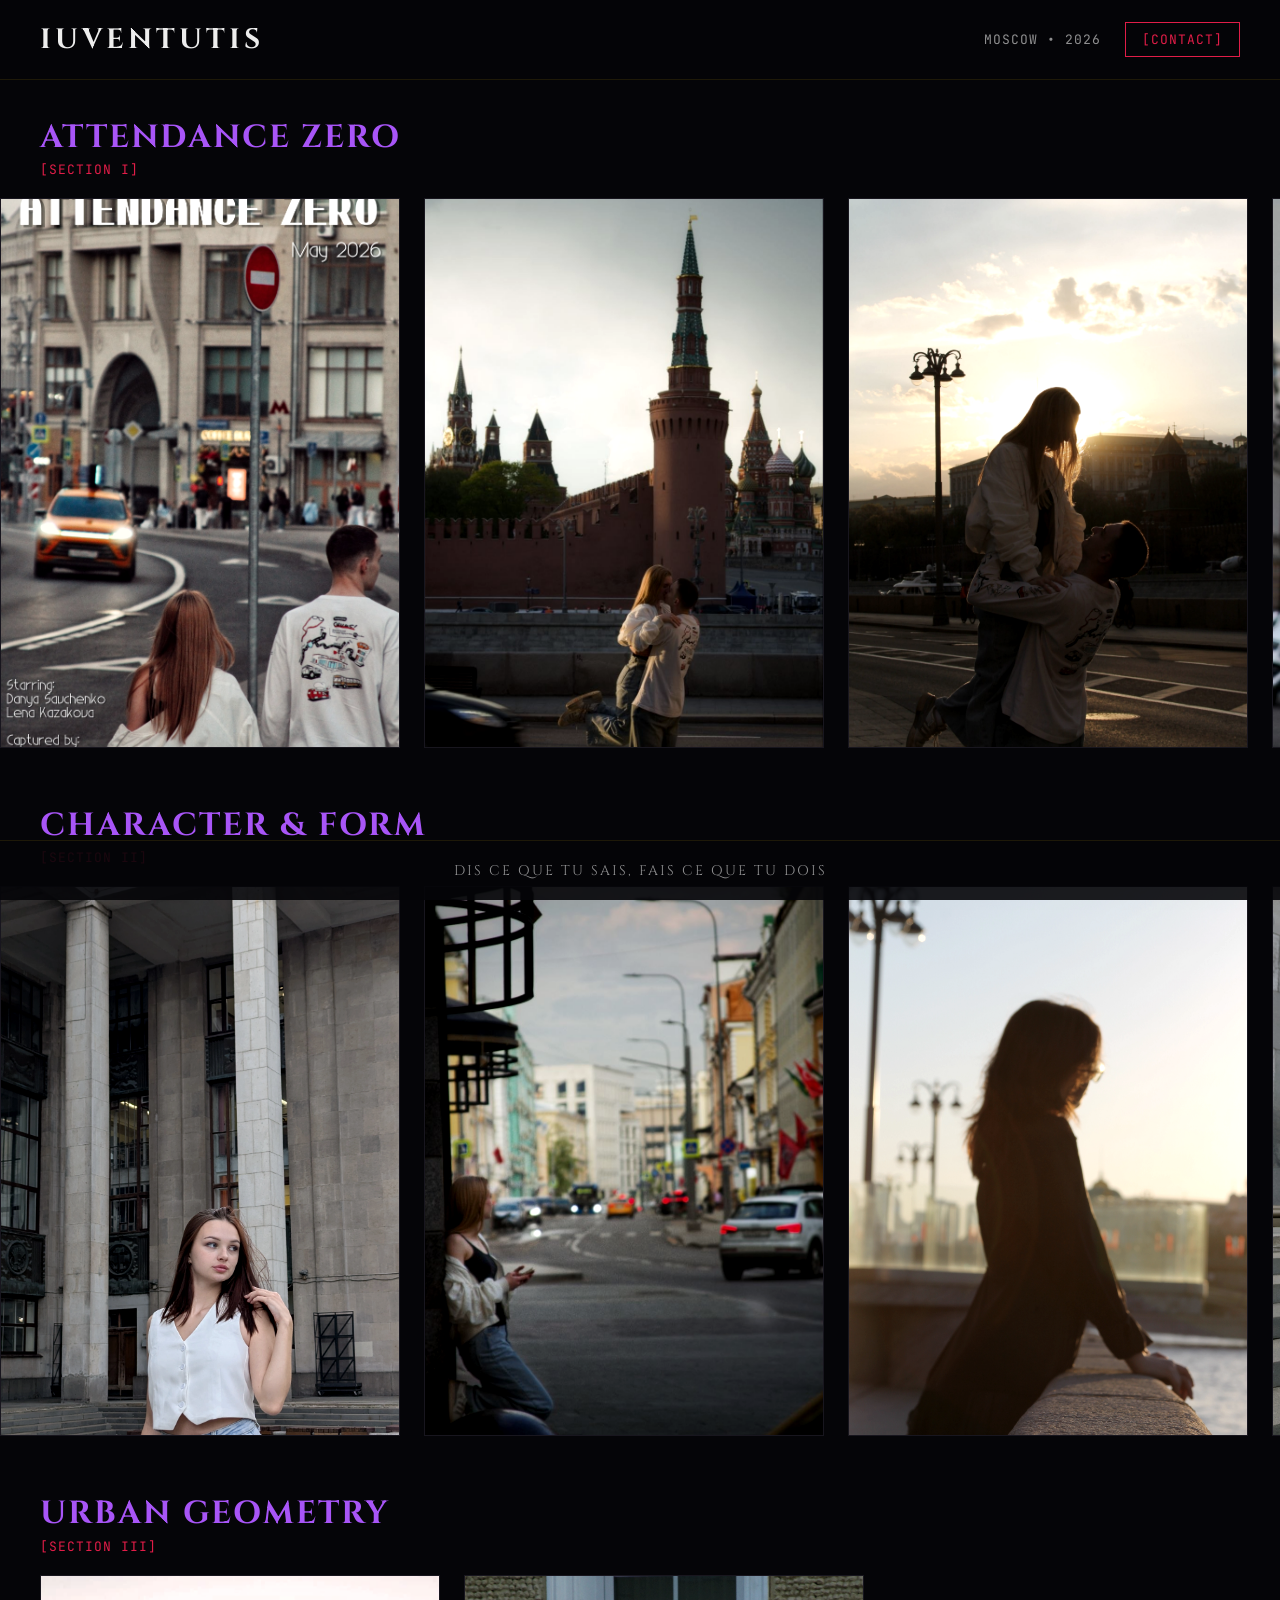
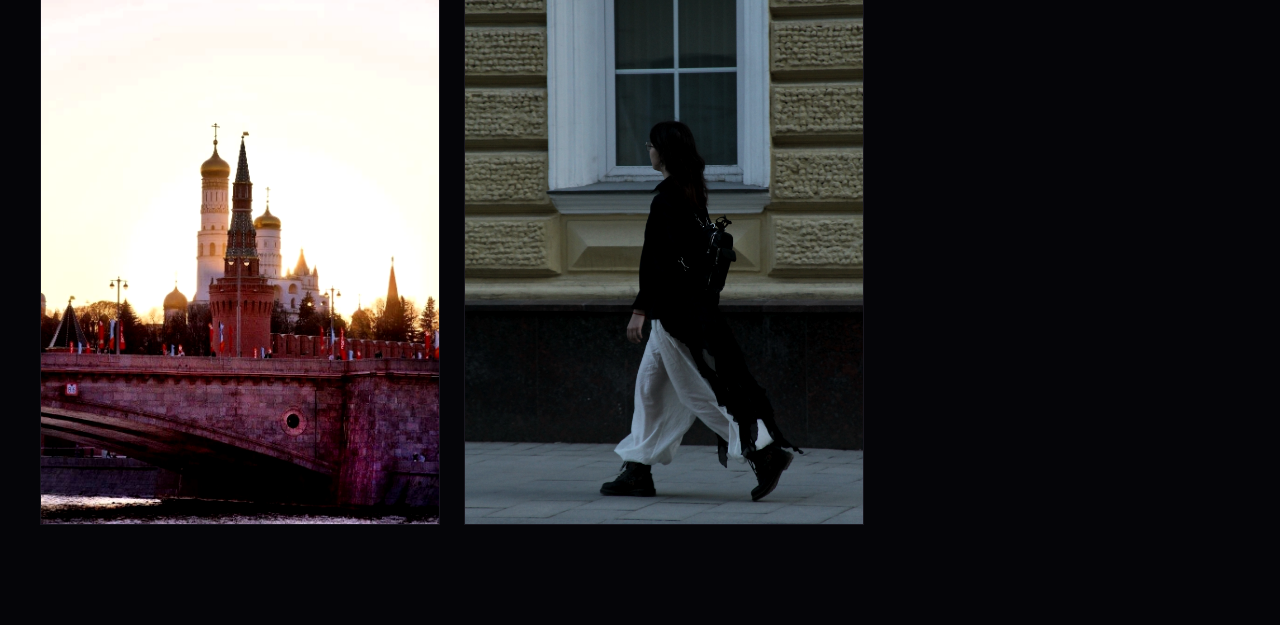
==== index.html @ c78ef322 "Update index.html" ====
<!DOCTYPE html>
<html lang="ru">
<head>
    <meta charset="UTF-8">
    <meta name="viewport" content="width=device-width, initial-scale=1.0, maximum-scale=1.0, user-scalable=no">
    <title>IUVENTUTIS Portfolio</title>
    
    <!-- Google Fonts -->
    <link rel="preconnect" href="https://fonts.googleapis.com">
    <link rel="preconnect" href="https://fonts.gstatic.com" crossorigin>
    <link href="https://fonts.googleapis.com/css2?family=Cinzel:wght@400;600;700&family=Inter:wght@300;400;600&family=JetBrains+Mono:wght@400;600&display=swap" rel="stylesheet">
    
    <style>
        :root {
            /* Color Palette */
            --bg-onyx: #050508;
            --card-violet: #0C0A12;
            --electric-purple: #A855F7;
            --cyber-gold: #E11D48;
            --text-white: #EDEDED;
            
            /* Typography */
            --font-brand: 'Cinzel', serif;
            --font-body: 'Inter', sans-serif;
            --font-meta: 'JetBrains Mono', monospace;
            
            /* Sizing */
            --header-height: 80px;
            --footer-height: 60px;
            --card-width: 400px;
            --card-height: 550px;
            --gap: 24px;
        }

        * {
            box-sizing: border-box;
            margin: 0;
            padding: 0;
        }

        body {
            background-color: var(--bg-onyx);
            color: var(--text-white);
            font-family: var(--font-body);
            overflow-x: hidden;
            -webkit-font-smoothing: antialiased;
        }

        /* Fixed Header */
        header {
            position: fixed;
            top: 0;
            left: 0;
            width: 100%;
            height: var(--header-height);
            display: flex;
            justify-content: space-between;
            align-items: center;
            padding: 0 40px;
            background: rgba(5, 5, 8, 0.85);
            backdrop-filter: blur(10px);
            z-index: 100;
            border-bottom: 1px solid rgba(250, 204, 21, 0.1);
        }

        .brand {
            font-family: var(--font-brand);
            font-size: 28px;
            font-weight: 700;
            letter-spacing: 4px;
            color: var(--text-white);
        }

        .header-meta {
            display: flex;
            align-items: center;
            gap: 24px;
            font-family: var(--font-meta);
            font-size: 13px;
        }

        .tag-location {
            color: rgba(237, 237, 237, 0.6);
            letter-spacing: 1px;
        }

        .btn-contact {
            background: transparent;
            color: var(--cyber-gold);
            border: 1px solid var(--cyber-gold);
            padding: 8px 16px;
            font-family: var(--font-meta);
            font-size: 13px;
            cursor: pointer;
            transition: all 0.3s ease;
            text-transform: uppercase;
            letter-spacing: 1px;
        }

        .btn-contact:hover {
            background: var(--cyber-gold);
            color: var(--bg-onyx);
        }

        /* Fixed Footer */
        footer {
            position: fixed;
            bottom: 0;
            left: 0;
            width: 100%;
            height: var(--footer-height);
            display: flex;
            justify-content: center;
            align-items: center;
            padding: 0 40px;
            background: rgba(5, 5, 8, 0.9);
            z-index: 100;
            border-top: 1px solid rgba(250, 204, 21, 0.1);
        }

        .motto {
            font-family: var(--font-brand);
            font-size: 14px;
            letter-spacing: 2px;
            color: rgba(237, 237, 237, 0.6);
            text-align: center;
        }

        /* Main Container */
        main {
            padding-top: calc(var(--header-height) + 40px);
            padding-bottom: calc(var(--footer-height) + 40px);
            display: flex;
            flex-direction: column;
            gap: 60px;
        }

        /* Section Block & Header Above Gallery */
        .section-row {
            width: 100%;
            display: flex;
            flex-direction: column;
            gap: 20px;
        }

        .section-header-block {
            padding: 0 40px;
            display: flex;
            flex-direction: column;
            gap: 6px;
        }

        .section-title {
            font-family: var(--font-brand);
            font-size: 32px;
            color: var(--electric-purple);
            letter-spacing: 2px;
            line-height: 1.1;
        }

        .section-tag {
            font-family: var(--font-meta);
            font-size: 13px;
            color: var(--cyber-gold);
            letter-spacing: 1px;
        }

        /* Horizontal Track */
        .horizontal-track {
            display: flex;
            gap: var(--gap);
            padding: 0 40px;
            overflow-x: auto;
            scroll-snap-type: x mandatory;
            scrollbar-width: none;
            -ms-overflow-style: none;
        }

        .horizontal-track::-webkit-scrollbar {
            display: none;
        }

        /* Photo Cards */
        .card {
            flex: 0 0 var(--card-width);
            height: var(--card-height);
            background-color: var(--card-violet);
            scroll-snap-align: start;
            border: 1px solid rgba(255, 255, 255, 0.05);
            transition: border-color 0.4s ease, transform 0.4s ease;
            position: relative;
            overflow: hidden;
            cursor: pointer;
        }

        .card:hover {
            border-color: var(--cyber-gold);
        }

        .photo-card img, 
        .photo-card video {
            width: 100%;
            height: 100%;
            object-fit: cover;
            transition: transform 0.7s ease, filter 0.5s ease;
            filter: grayscale(20%) contrast(1.1);
        }

        .photo-card:hover img,
        .photo-card:hover video {
            transform: scale(1.05);
            filter: grayscale(0%) contrast(1.2);
        }

        .photo-meta {
            position: absolute;
            bottom: 0;
            left: 0;
            width: 100%;
            padding: 20px;
            background: linear-gradient(transparent, rgba(5,5,8,0.9));
            font-family: var(--font-meta);
            font-size: 12px;
            color: var(--cyber-gold);
            opacity: 0;
            transform: translateY(10px);
            transition: all 0.3s ease;
            pointer-events: none;
        }

        .photo-card:hover .photo-meta {
            opacity: 1;
            transform: translateY(0);
        }

        /* Lightbox Modal */
        #lightbox {
            position: fixed;
            top: 0;
            left: 0;
            width: 100%;
            height: 100%;
            background: rgba(5, 5, 8, 0.98);
            z-index: 1000;
            display: flex;
            justify-content: center;
            align-items: center;
            opacity: 0;
            pointer-events: none;
            transition: opacity 0.4s ease;
        }

        #lightbox.active {
            opacity: 1;
            pointer-events: all;
        }

        #lightbox img,
        #lightbox video {
            max-width: 90vw;
            max-height: 90vh;
            object-fit: contain;
            border: 1px solid rgba(250, 204, 21, 0.3);
            box-shadow: 0 20px 50px rgba(0,0,0,0.5);
        }

        .close-btn {
            position: absolute;
            top: 30px;
            right: 40px;
            color: var(--text-white);
            font-family: var(--font-meta);
            font-size: 14px;
            cursor: pointer;
            border: 1px solid rgba(255, 255, 255, 0.2);
            padding: 10px 20px;
            transition: all 0.3s ease;
        }

        .close-btn:hover {
            border-color: var(--cyber-gold);
            color: var(--cyber-gold);
        }

        @media (max-width: 768px) {
            :root {
                --card-width: 300px;
                --card-height: 450px;
            }
            .brand { font-size: 20px; }
            .tag-location { display: none; }
            header, footer, .section-header-block, .horizontal-track { padding-left: 20px; padding-right: 20px; }
            .section-title { font-size: 24px; }
        }
    </style>
</head>
<body>

    <!-- Fixed Header -->
    <header>
        <div class="brand">IUVENTUTIS</div>
        <div class="header-meta">
            <span class="tag-location">MOSCOW • 2026</span>
            <button class="btn-contact" onclick="window.open('https://t.me/iuventutis', '_blank')">[CONTACT]</button>
        </div>
    </header>

    <!-- Main Content -->
    <main>
        
        <!-- SECTION I: ATTENDANCE ZERO -->
        <section class="section-row">
            <div class="section-header-block">
                <h2 class="section-title">ATTENDANCE ZERO</h2>
                <div class="section-tag">[SECTION I]</div>
            </div>
            
            <div class="horizontal-track">
                <div class="card photo-card">
                    <img src="photo-1-1.jpg" alt="Attendance Zero 01">
                    <div class="photo-meta">01 // PHOTO 1-1</div>
                </div>

                <div class="card photo-card">
                    <img src="photo-1-2.jpg" alt="Attendance Zero 02">
                    <div class="photo-meta">02 // PHOTO 1-2</div>
                </div>

                <div class="card photo-card">
                    <img src="photo-1-3.jpg" alt="Attendance Zero 03">
                    <div class="photo-meta">03 // PHOTO 1-3</div>
                </div>

                <div class="card photo-card">
                    <img src="photo-1-4.jpg" alt="Attendance Zero 04">
                    <div class="photo-meta">04 // PHOTO 1-4</div>
                </div>

                <div class="card photo-card">
                    <img src="photo-1-5.jpg" alt="Attendance Zero 05">
                    <div class="photo-meta">05 // PHOTO 1-5</div>
                </div>
            </div>
        </section>

        <!-- SECTION II: CHARACTER & FORM -->
        <section class="section-row">
            <div class="section-header-block">
                <h2 class="section-title">CHARACTER & FORM</h2>
                <div class="section-tag">[SECTION II]</div>
            </div>

            <div class="horizontal-track">
                <div class="card photo-card">
                    <img src="photo-2-1.webp" alt="Character & Form 01">
                    <div class="photo-meta">01 // PHOTO 2-1</div>
                </div>

                <div class="card photo-card">
                    <img src="photo-2-2.jpg" alt="Character & Form 02">
                    <div class="photo-meta">02 // PHOTO 2-2</div>
                </div>

                <div class="card photo-card">
                    <img src="photo-2-3.webp" alt="Character & Form 03">
                    <div class="photo-meta">03 // PHOTO 2-3</div>
                </div>

                <div class="card photo-card">
                    <img src="photo-2-4.webp" alt="Character & Form 04">
                    <div class="photo-meta">04 // PHOTO 2-4</div>
                </div>
            </div>
        </section>

        <!-- SECTION III: URBAN GEOMETRY -->
        <section class="section-row">
            <div class="section-header-block">
                <h2 class="section-title">URBAN GEOMETRY</h2>
                <div class="section-tag">[SECTION III]</div>
            </div>

            <div class="horizontal-track">
                <div class="card photo-card">
                    <img src="photo-3-1.jpg" alt="Urban Geometry 01">
                    <div class="photo-meta">01 // PHOTO 3-1</div>
                </div>

                <div class="card photo-card">
                    <img src="photo-3-2.webp" alt="Urban Geometry 02">
                    <div class="photo-meta">02 // PHOTO 3-2</div>
                </div>
            </div>
        </section>

    </main>

    <!-- Fixed Footer -->
    <footer>
        <div class="motto">DIS CE QUE TU SAIS, FAIS CE QUE TU DOIS</div>
    </footer>

    <!-- Fullscreen Modal Lightbox -->
    <div id="lightbox">
        <div class="close-btn">[CLOSE]</div>
        <div id="lightbox-content"></div>
    </div>

    <script>
        document.addEventListener('DOMContentLoaded', () => {
            const lightbox = document.getElementById('lightbox');
            const lightboxContent = document.getElementById('lightbox-content');
            const closeBtn = document.querySelector('.close-btn');
            const photoCards = document.querySelectorAll('.photo-card');

            photoCards.forEach(card => {
                card.addEventListener('click', () => {
                    const img = card.querySelector('img');
                    const video = card.querySelector('video');

                    lightboxContent.innerHTML = '';

                    if (img) {
                        const newImg = document.createElement('img');
                        newImg.src = img.src;
                        lightboxContent.appendChild(newImg);
                    } else if (video) {
                        const newVideo = document.createElement('video');
                        newVideo.src = video.src;
                        newVideo.autoplay = true;
                        newVideo.loop = true;
                        newVideo.controls = true;
                        lightboxContent.appendChild(newVideo);
                    }

                    lightbox.classList.add('active');
                    document.body.style.overflow = 'hidden';
                });
            });

            const closeLightbox = () => {
                lightbox.classList.remove('active');
                setTimeout(() => lightboxContent.innerHTML = '', 400);
                document.body.style.overflow = 'auto';
            };

            closeBtn.addEventListener('click', closeLightbox);
            
            lightbox.addEventListener('click', (e) => {
                if(e.target === lightbox) {
                    closeLightbox();
                }
            });

            document.addEventListener('keydown', (e) => {
                if (e.key === 'Escape' && lightbox.classList.contains('active')) {
                    closeLightbox();
                }
            });

            // Horizontal wheel scroll logic
            const tracks = document.querySelectorAll('.horizontal-track');
            tracks.forEach(track => {
                track.addEventListener('wheel', (e) => {
                    if (e.deltaY !== 0 && e.deltaX === 0) {
                        e.preventDefault();
                        track.scrollBy({
                            left: e.deltaY > 0 ? 450 : -450,
                            behavior: 'smooth'
                        });
                    }
                }, { passive: false });
            });
        });
    </script>
</body>
</html>
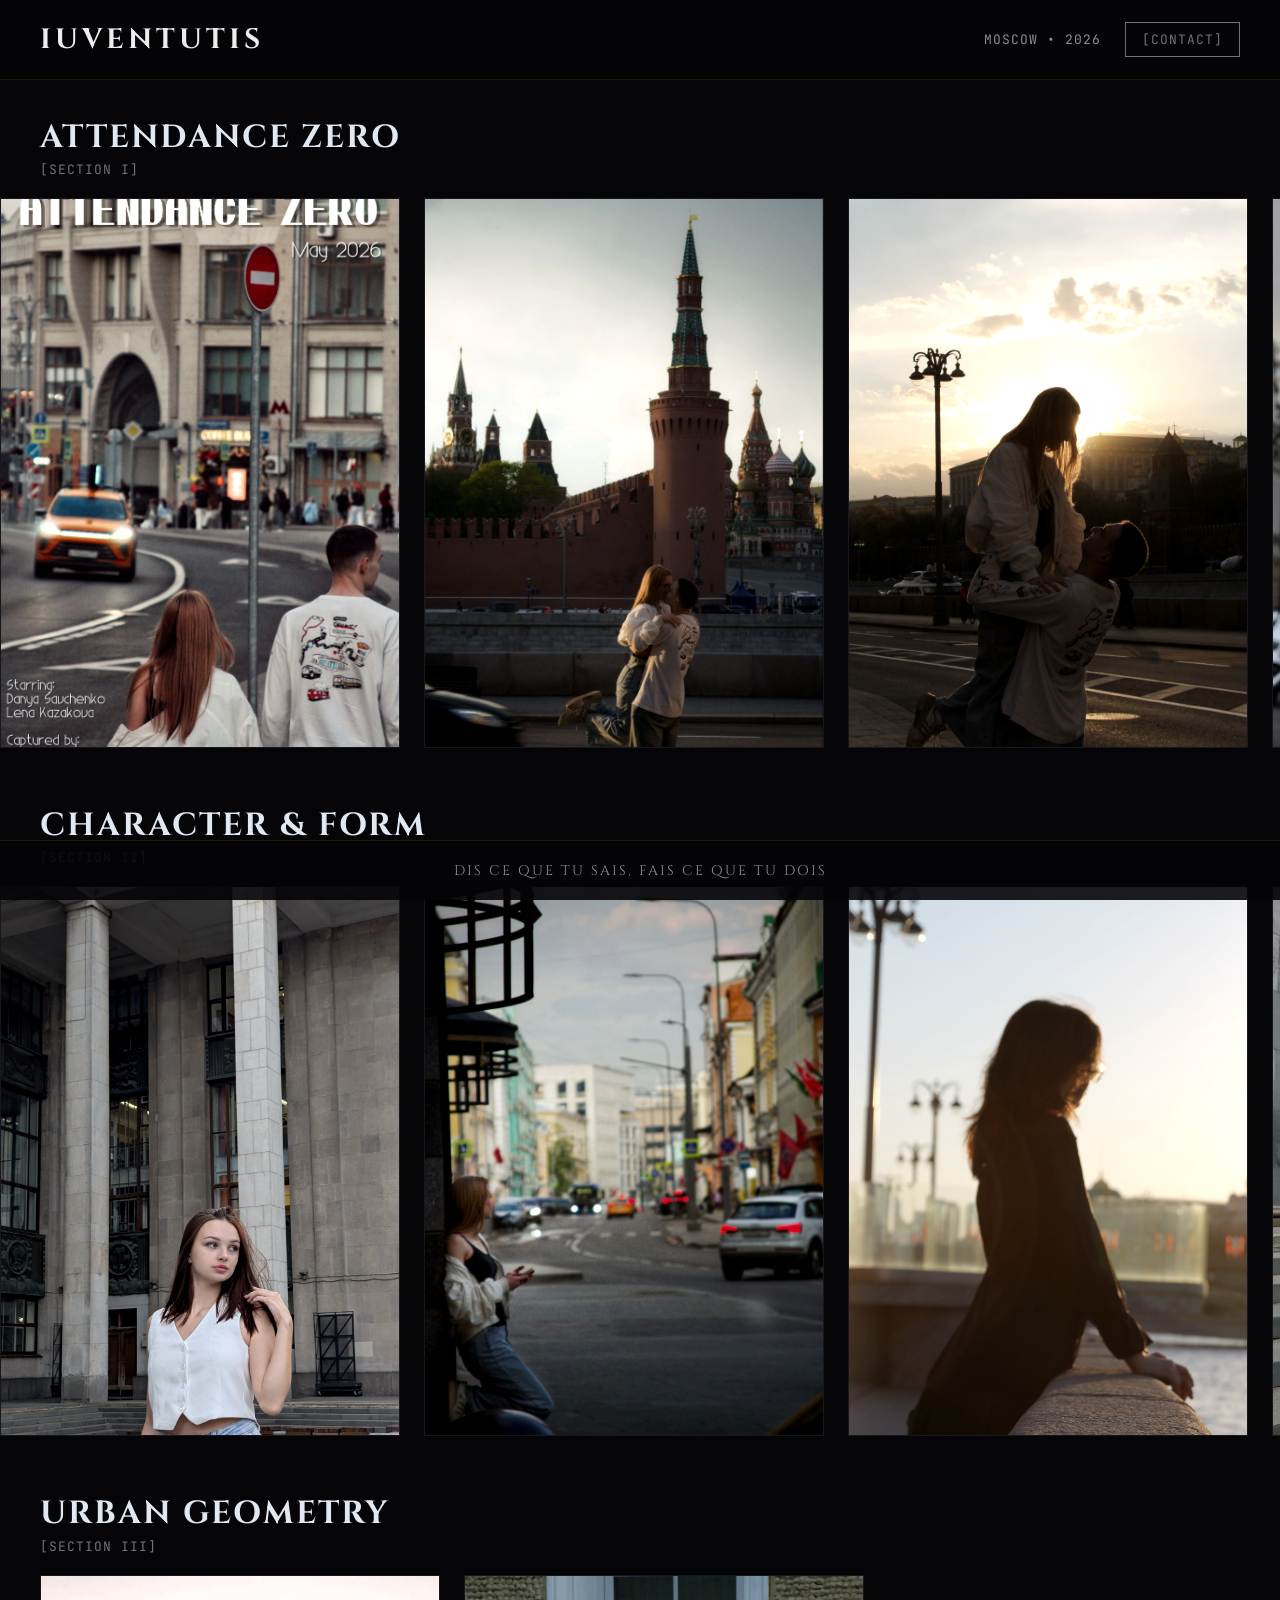
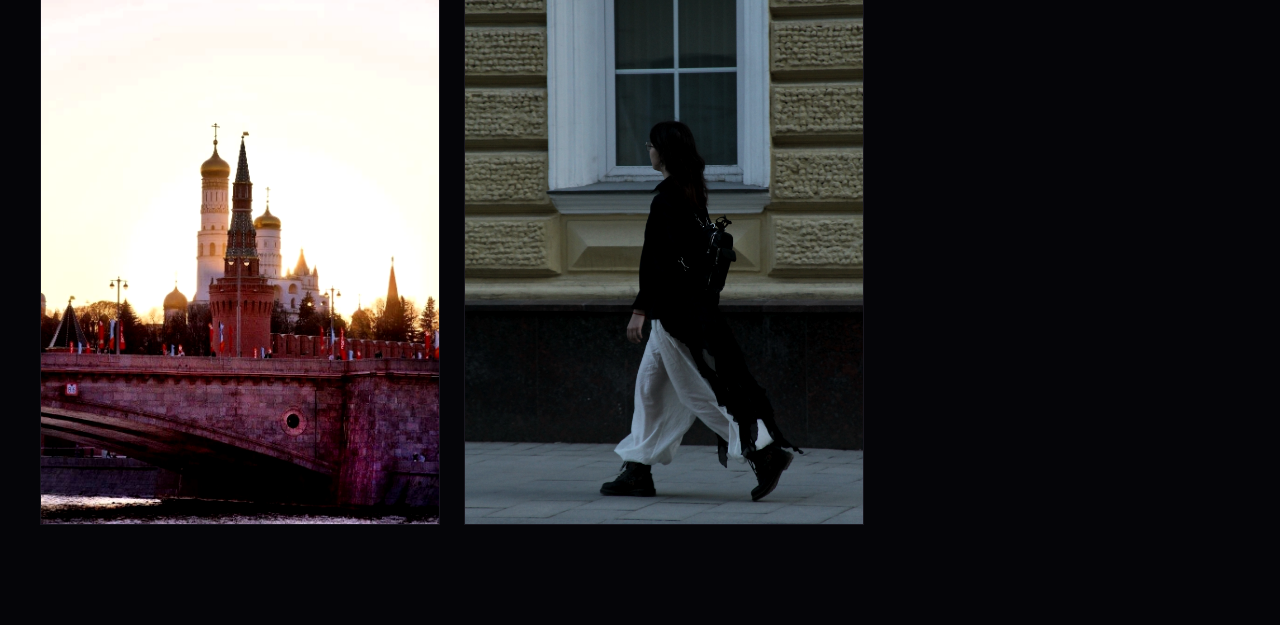
==== commit f5b79e1f: "Update index.html" ====
--- a/index.html
+++ b/index.html
@@ -15,8 +15,8 @@
             /* Color Palette */
             --bg-onyx: #050508;
             --card-violet: #0C0A12;
-            --electric-purple: #A855F7;
-            --cyber-gold: #E11D48;
+            --electric-purple: #E2E8F0;
+            --cyber-gold: #71717A;
             --text-white: #EDEDED;
             
             /* Typography */
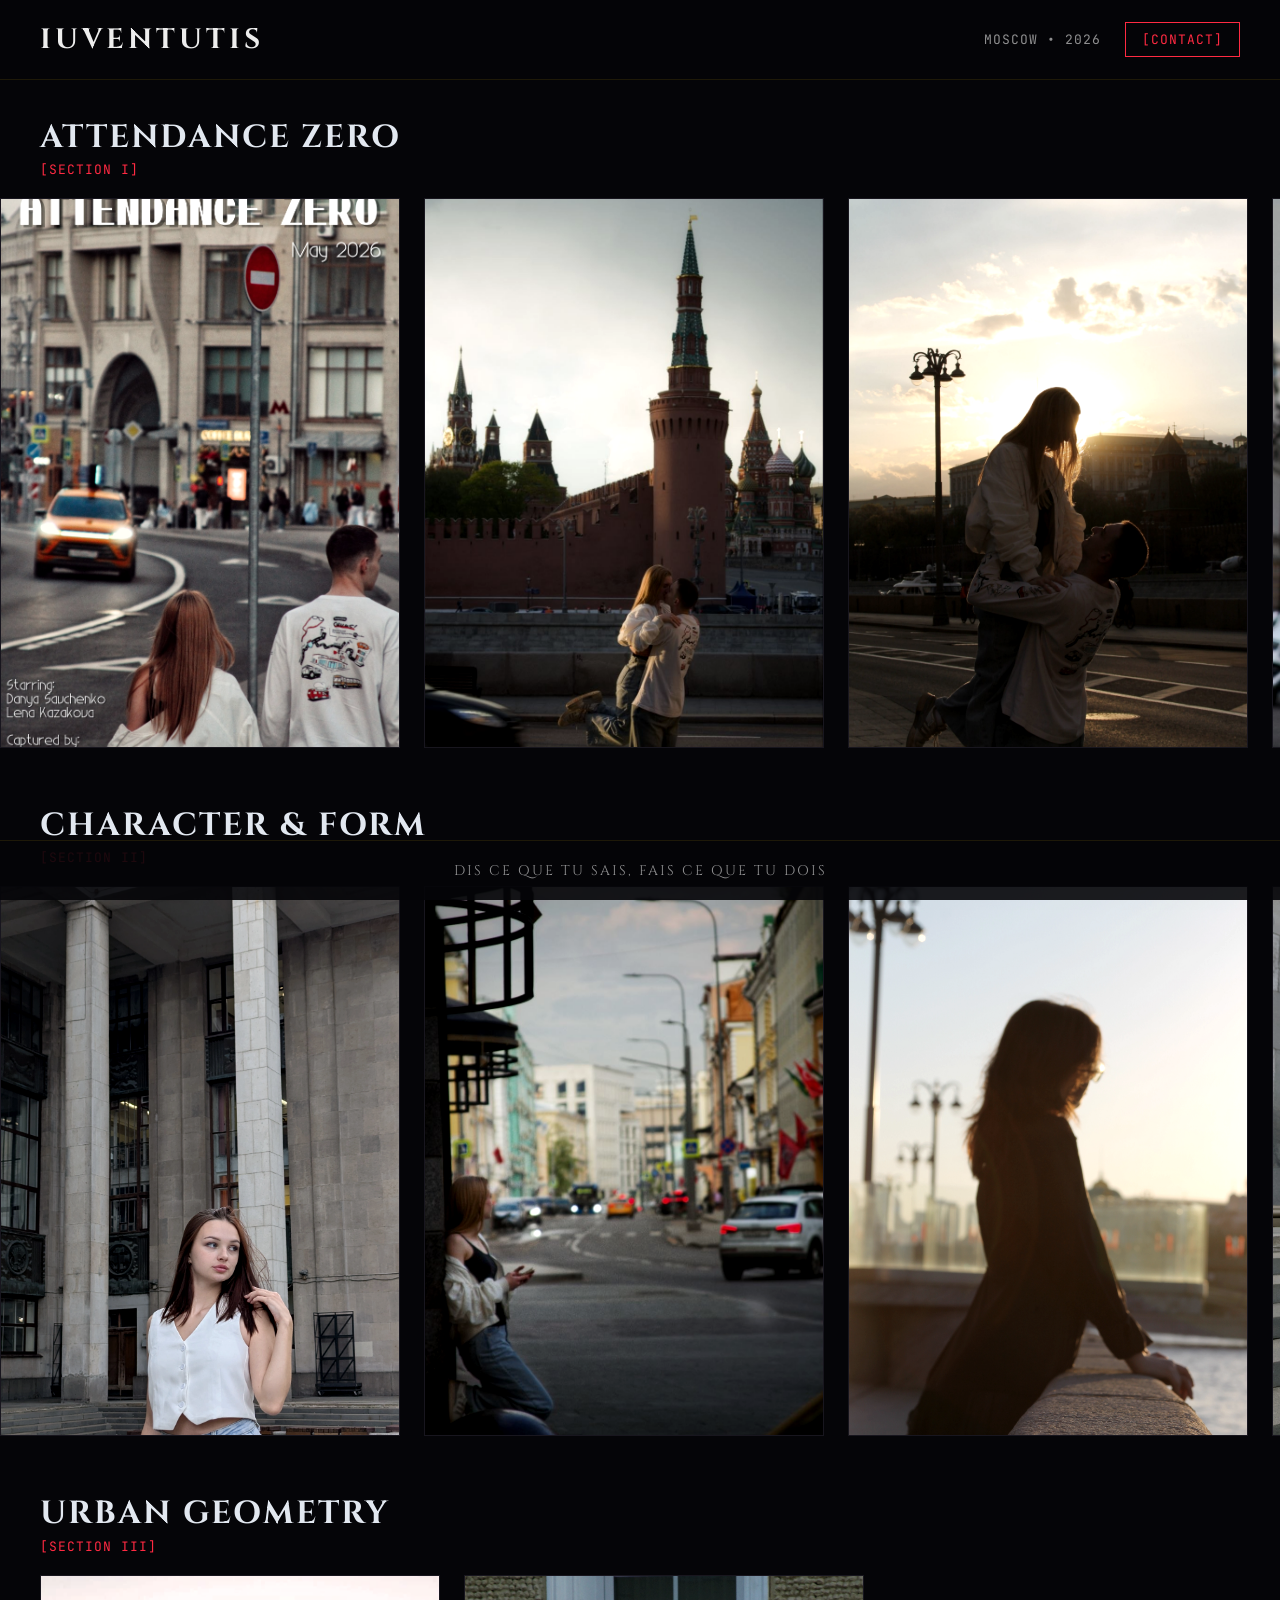
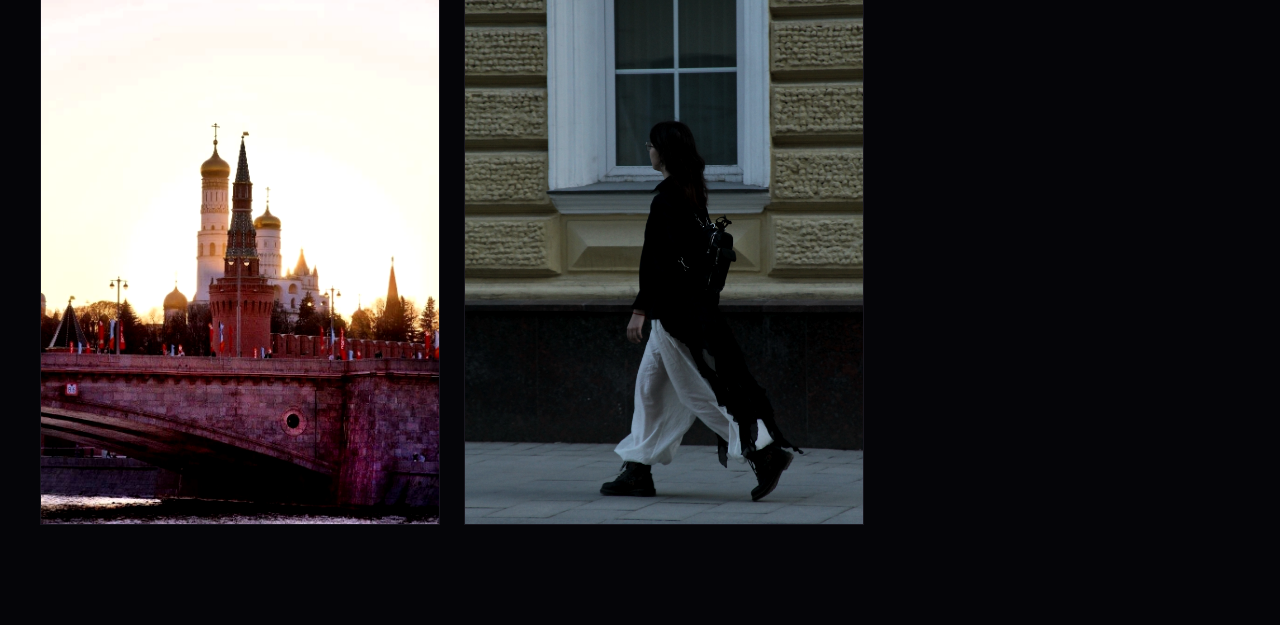
==== commit 5a66d3fe: "Update index.html" ====
--- a/index.html
+++ b/index.html
@@ -16,7 +16,7 @@
             --bg-onyx: #050508;
             --card-violet: #0C0A12;
             --electric-purple: #E2E8F0;
-            --cyber-gold: #71717A;
+            --cyber-gold: #FF2A42;
             --text-white: #EDEDED;
             
             /* Typography */
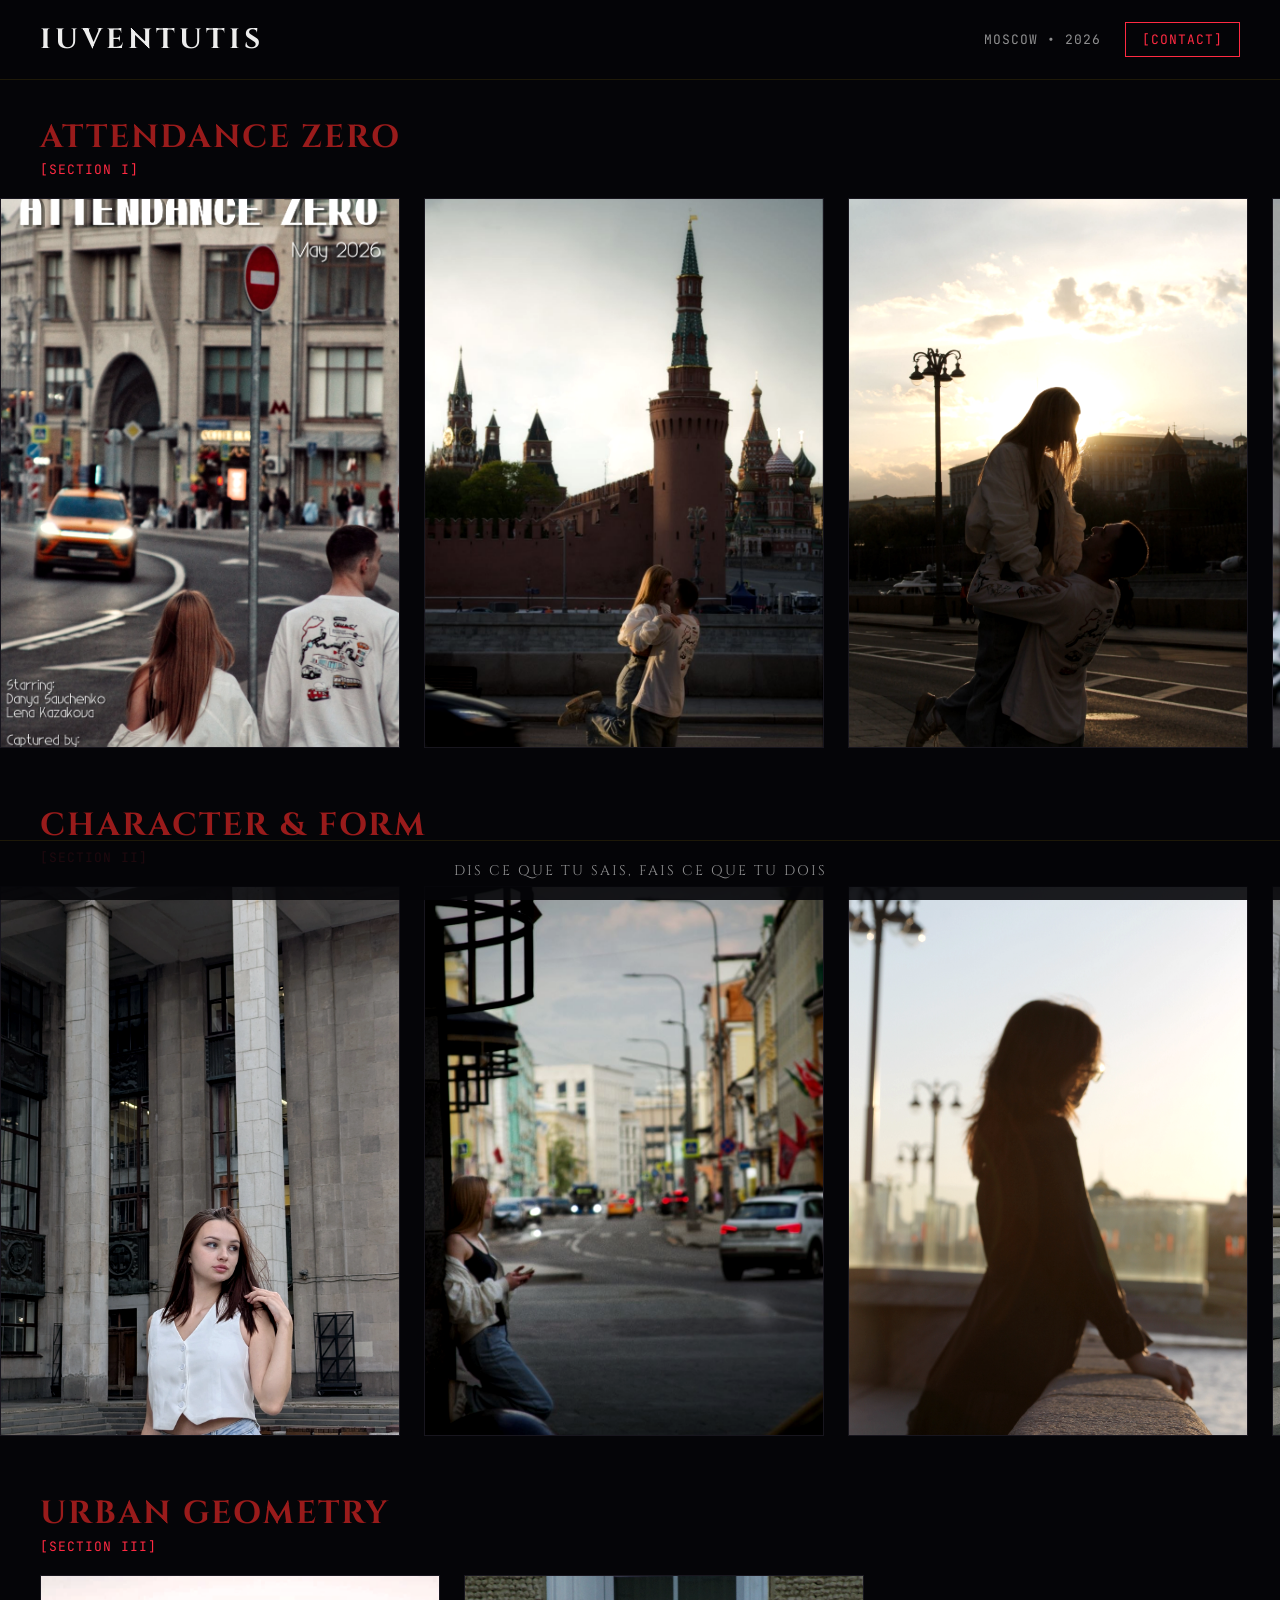
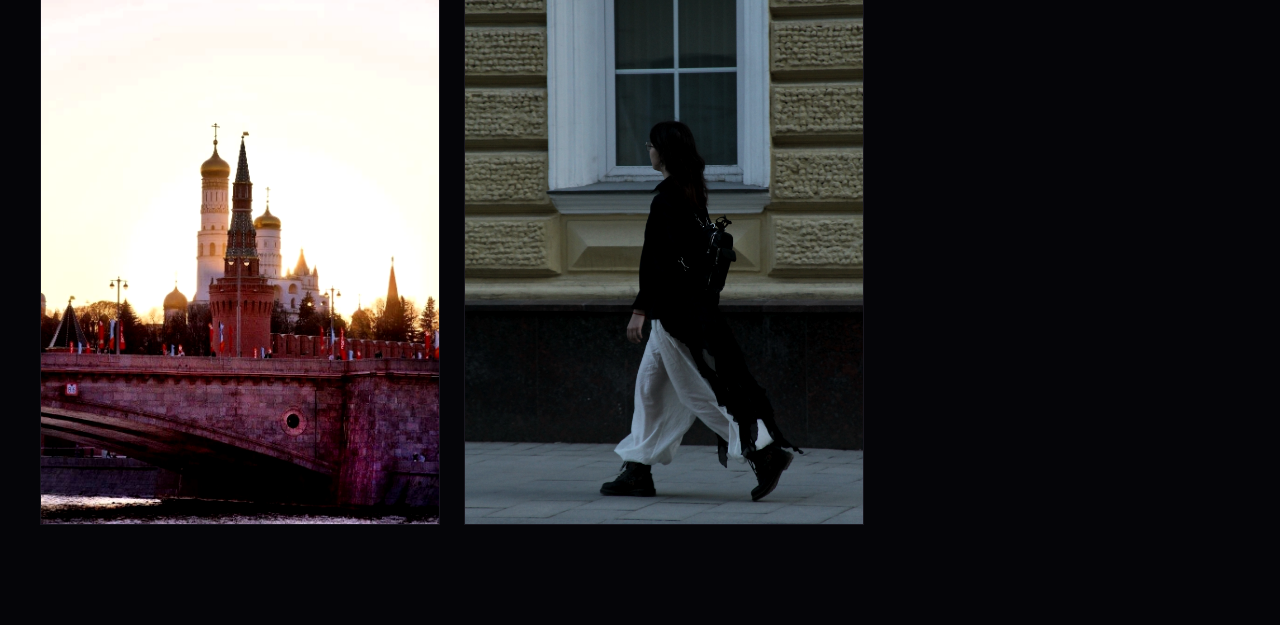
==== commit 4ab2a659: "Update index.html" ====
--- a/index.html
+++ b/index.html
@@ -15,7 +15,7 @@
             /* Color Palette */
             --bg-onyx: #050508;
             --card-violet: #0C0A12;
-            --electric-purple: #E2E8F0;
+            --electric-purple: #991B1B;
             --cyber-gold: #FF2A42;
             --text-white: #EDEDED;
             
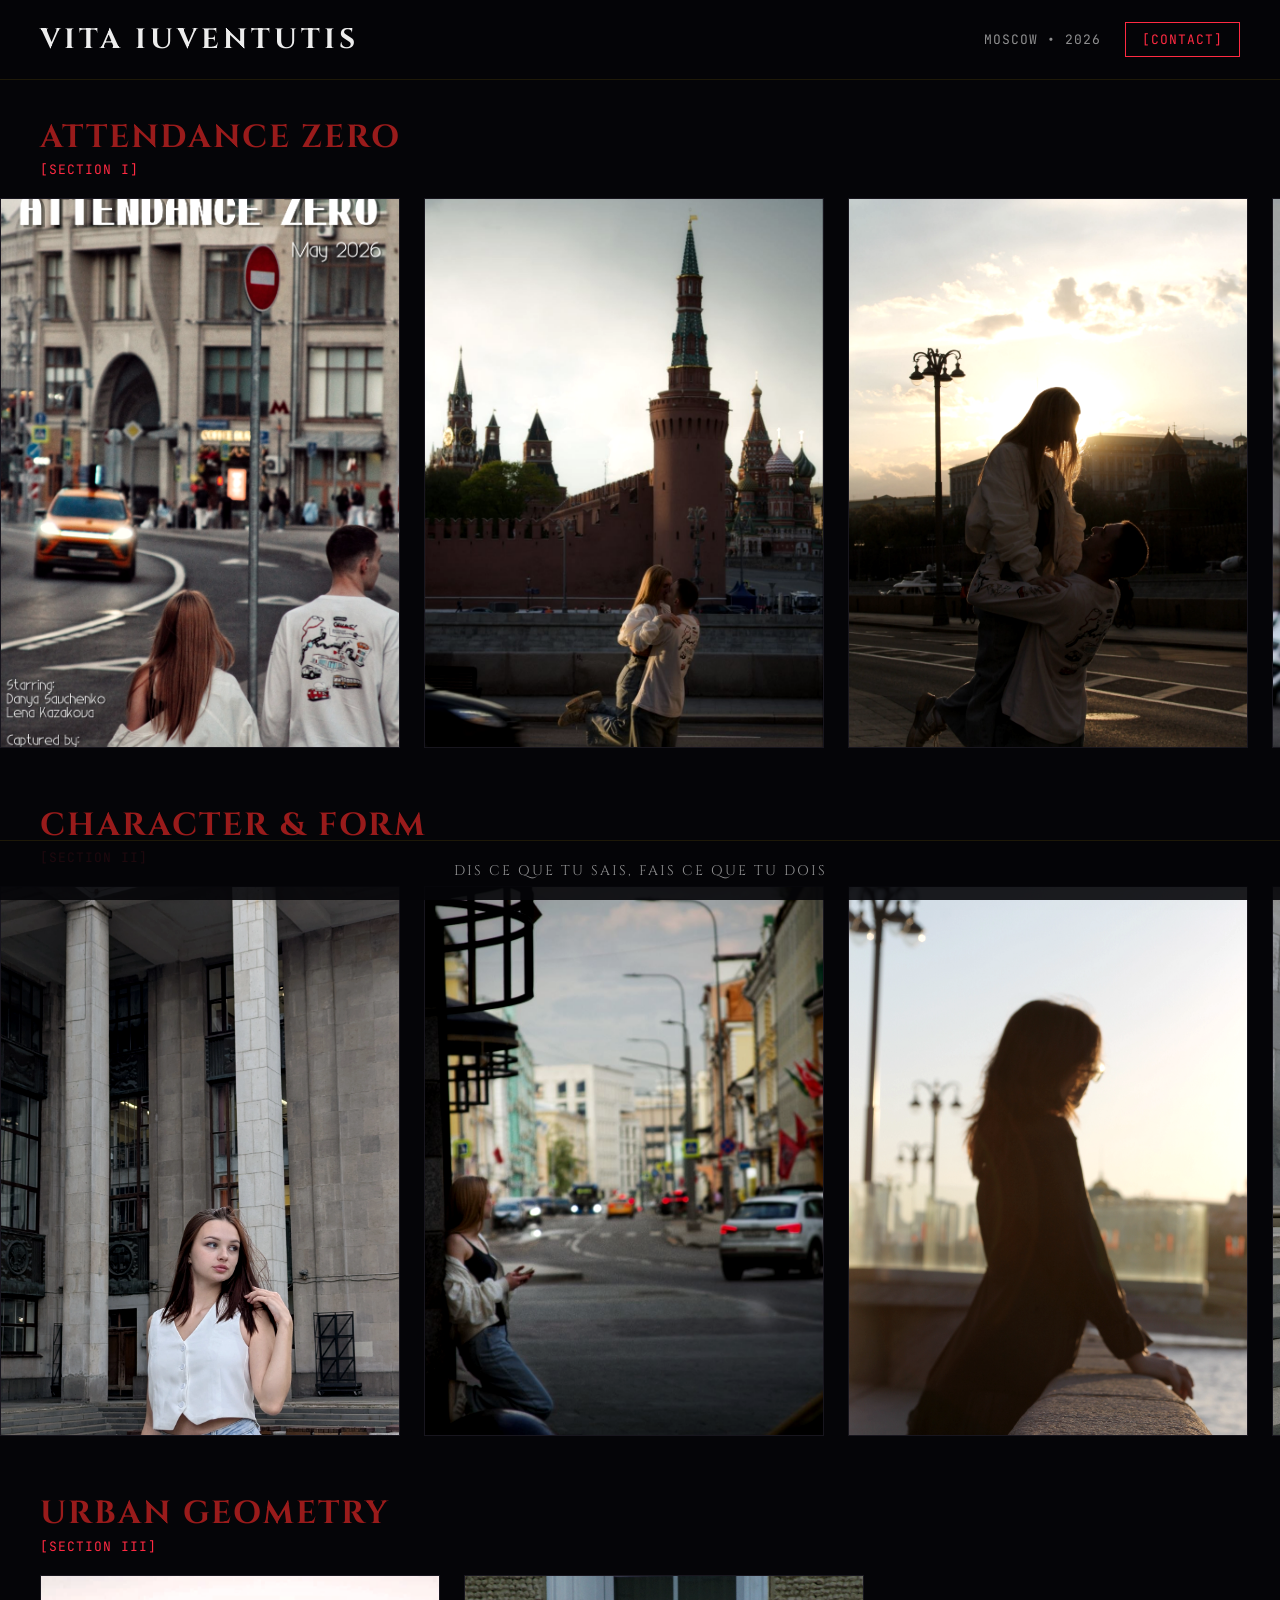
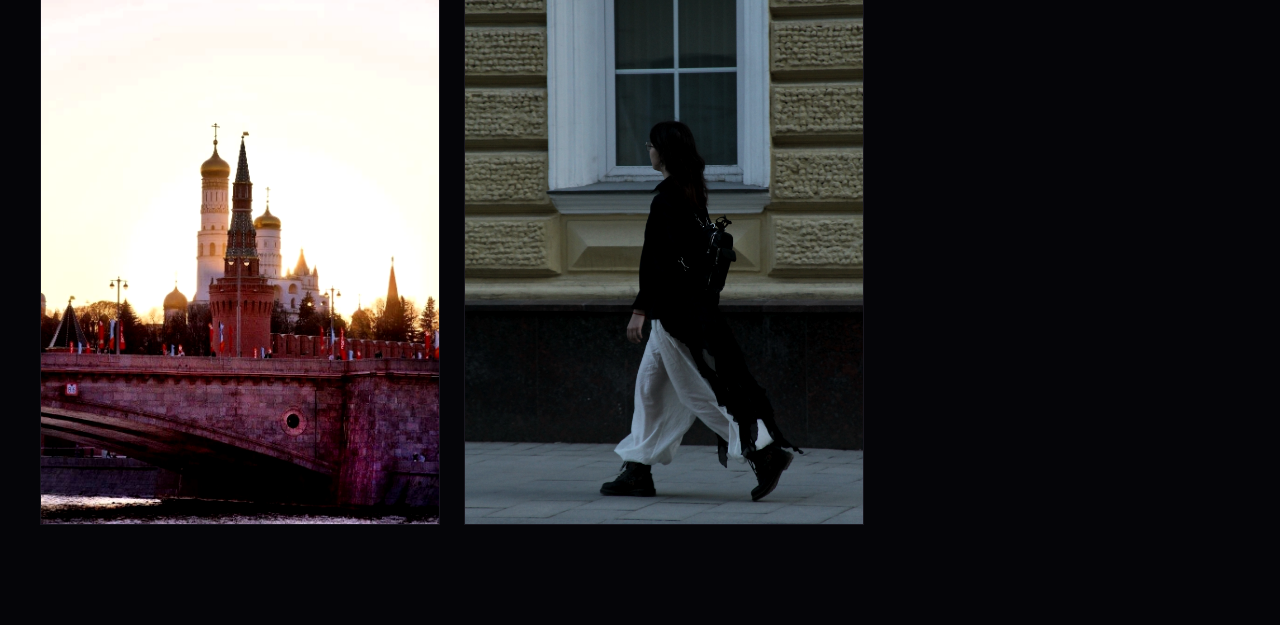
==== commit 24b1ab79: "Update index.html" ====
--- a/index.html
+++ b/index.html
@@ -298,7 +298,7 @@
 
     <!-- Fixed Header -->
     <header>
-        <div class="brand">IUVENTUTIS</div>
+        <div class="brand">VITA IUVENTUTIS</div>
         <div class="header-meta">
             <span class="tag-location">MOSCOW • 2026</span>
             <button class="btn-contact" onclick="window.open('https://t.me/iuventutis', '_blank')">[CONTACT]</button>
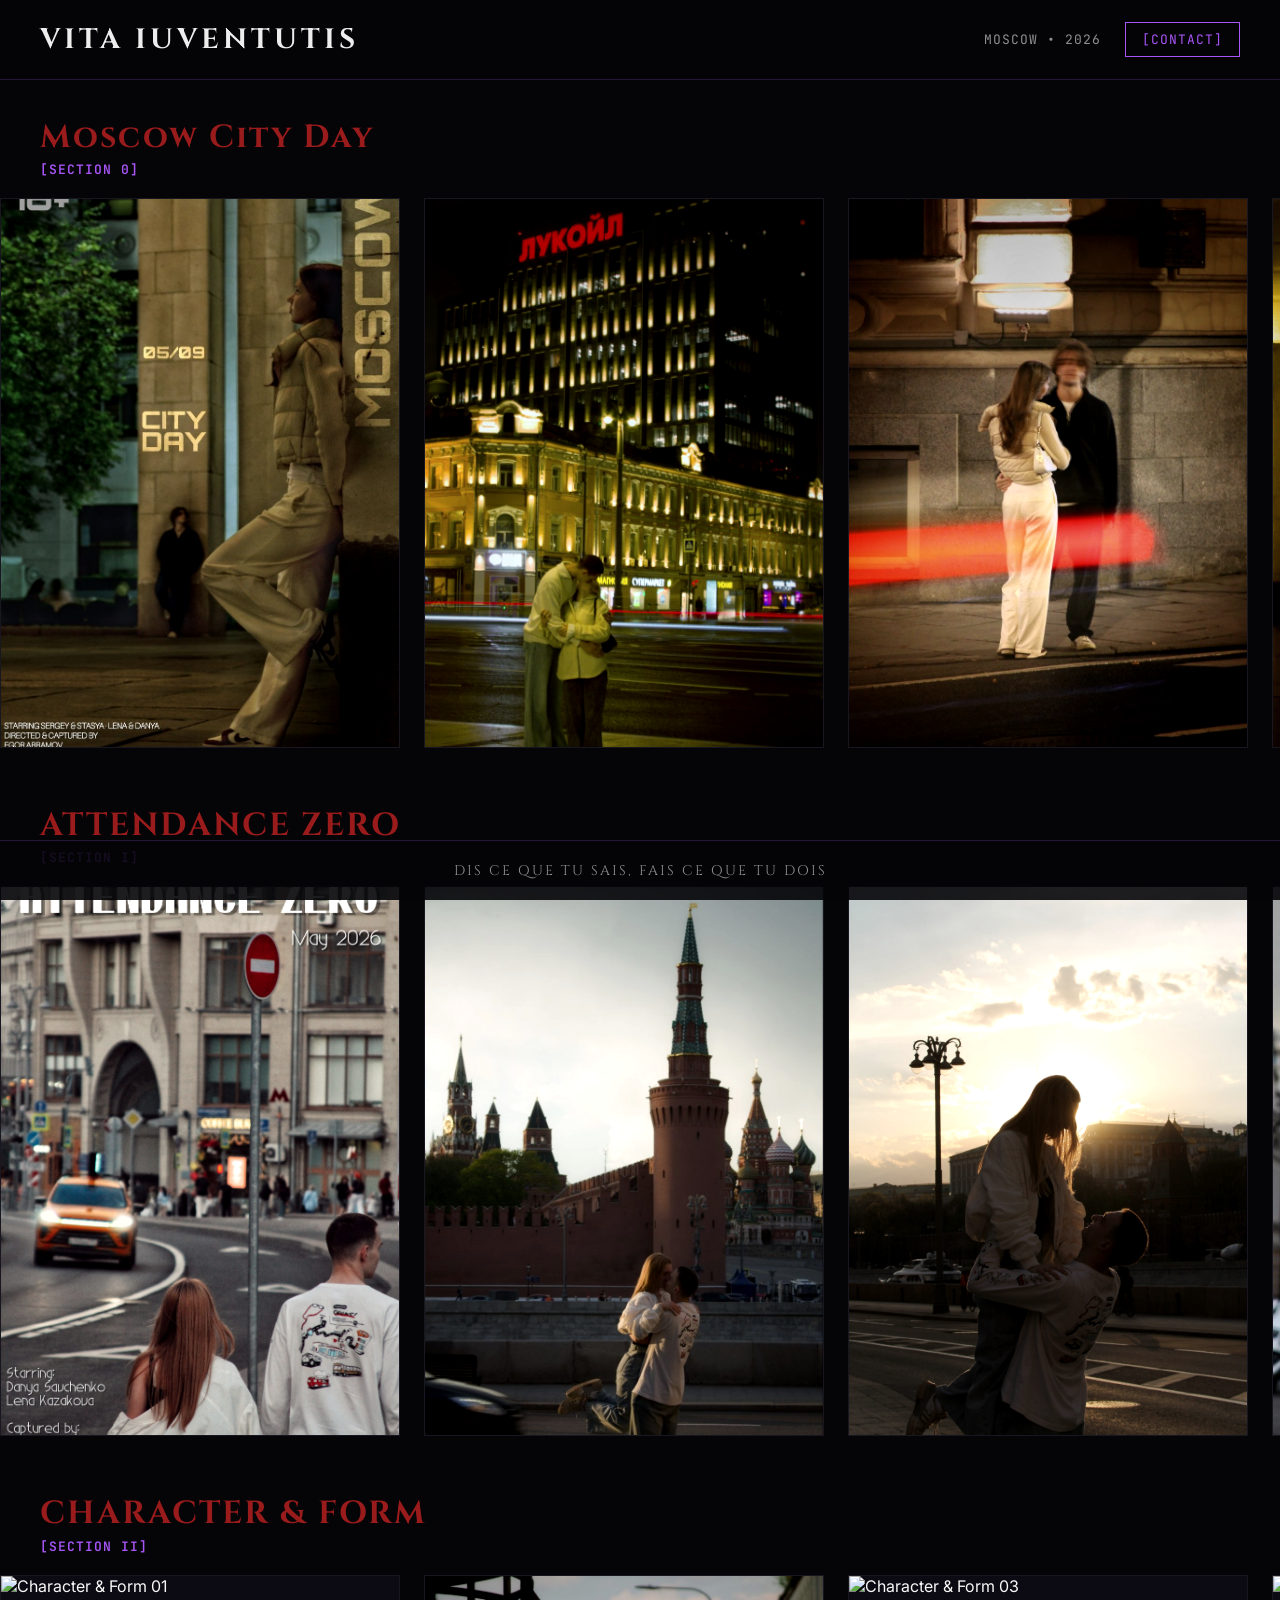
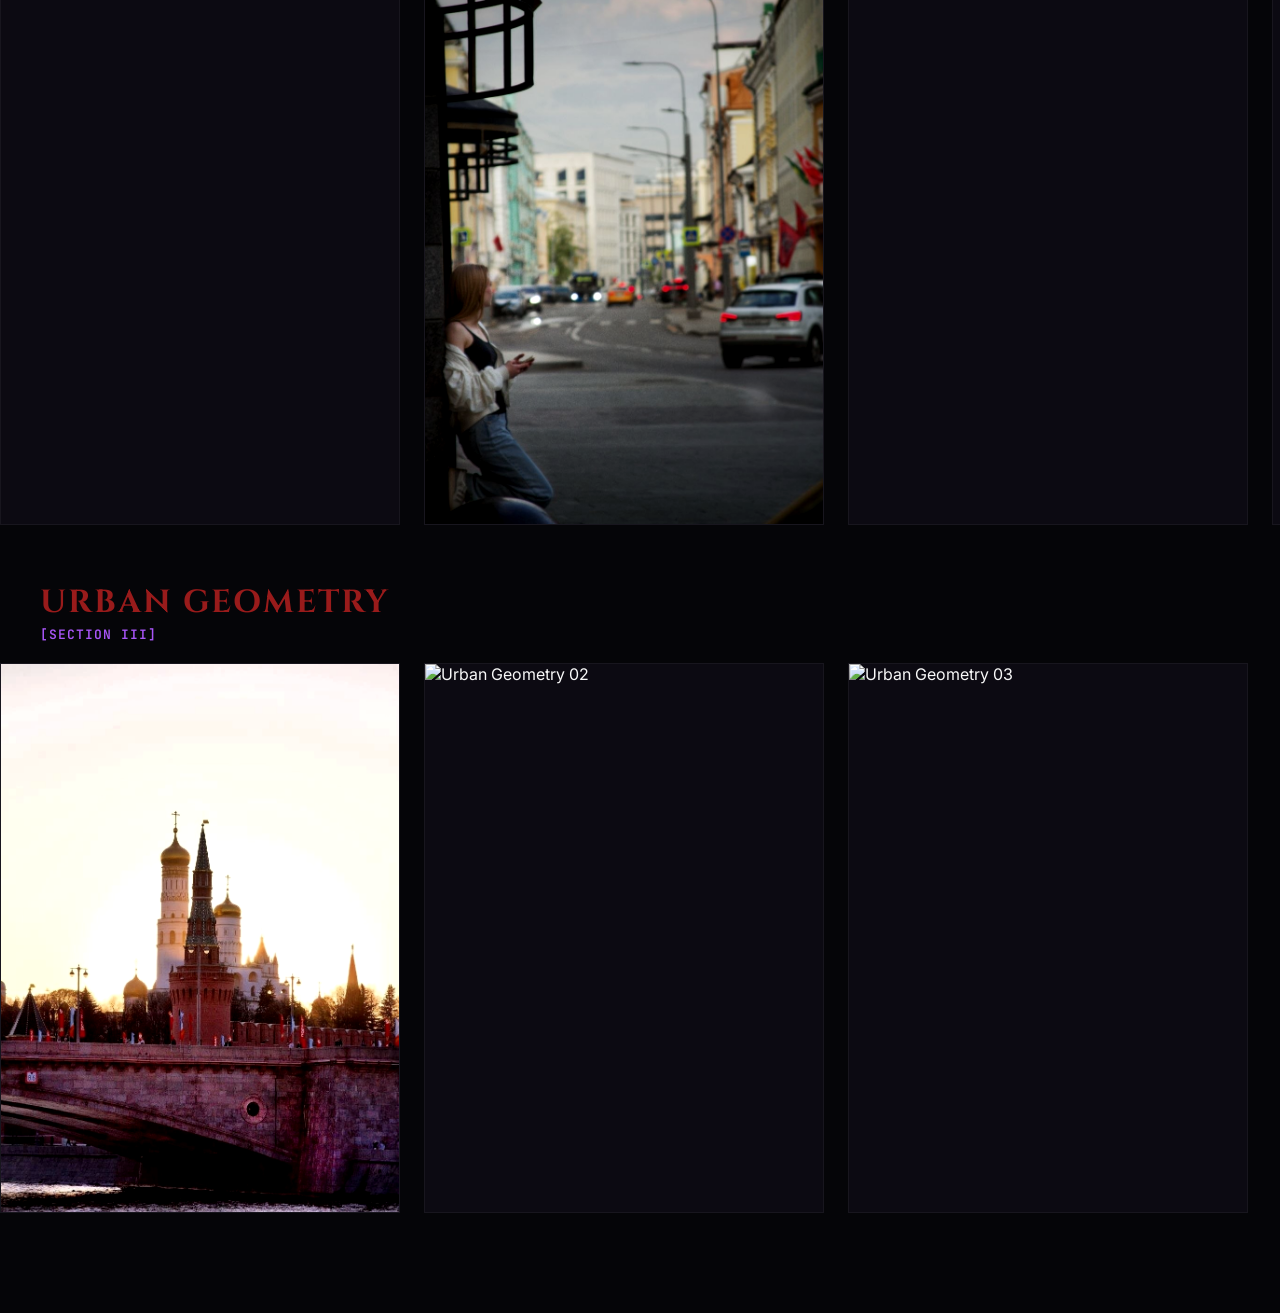
==== commit a69631e9: "Rename gemini-code-1788806897601.html to index.html" ====
--- a/index.html
+++ b/index.html
@@ -15,8 +15,8 @@
             /* Color Palette */
             --bg-onyx: #050508;
             --card-violet: #0C0A12;
-            --electric-purple: #991B1B;
-            --cyber-gold: #FF2A42;
+            --electric-purple: #991B1B; /* Темно-бордовый для заголовков */
+            --cyber-gold: #A855F7;       /* Ярко-фиолетовый для меток секций и акцентов */
             --text-white: #EDEDED;
             
             /* Typography */
@@ -60,7 +60,7 @@
             background: rgba(5, 5, 8, 0.85);
             backdrop-filter: blur(10px);
             z-index: 100;
-            border-bottom: 1px solid rgba(250, 204, 21, 0.1);
+            border-bottom: 1px solid rgba(168, 85, 247, 0.2);
         }
 
         .brand {
@@ -115,7 +115,7 @@
             padding: 0 40px;
             background: rgba(5, 5, 8, 0.9);
             z-index: 100;
-            border-top: 1px solid rgba(250, 204, 21, 0.1);
+            border-top: 1px solid rgba(168, 85, 247, 0.2);
         }
 
         .motto {
@@ -153,7 +153,7 @@
         .section-title {
             font-family: var(--font-brand);
             font-size: 32px;
-            color: var(--electric-purple);
+            color: var(--electric-purple); /* Темно-бордовый цвет */
             letter-spacing: 2px;
             line-height: 1.1;
         }
@@ -161,8 +161,9 @@
         .section-tag {
             font-family: var(--font-meta);
             font-size: 13px;
-            color: var(--cyber-gold);
+            color: var(--cyber-gold); /* Ярко-фиолетовый цвет для SECTION N */
             letter-spacing: 1px;
+            font-weight: 600;
         }
 
         /* Horizontal Track */
@@ -260,7 +261,7 @@
             max-width: 90vw;
             max-height: 90vh;
             object-fit: contain;
-            border: 1px solid rgba(250, 204, 21, 0.3);
+            border: 1px solid rgba(168, 85, 247, 0.4);
             box-shadow: 0 20px 50px rgba(0,0,0,0.5);
         }
 
@@ -307,6 +308,46 @@
 
     <!-- Main Content -->
     <main>
+
+        <!-- SECTION 0: MOSCOW CITY DAY -->
+        <section class="section-row">
+            <div class="section-header-block">
+                <h2 class="section-title">Moscow City Day</h2>
+                <div class="section-tag">[SECTION 0]</div>
+            </div>
+            
+            <div class="horizontal-track">
+                <div class="card photo-card">
+                    <img src="photo-0-1.jpg" alt="Moscow City Day 01">
+                    <div class="photo-meta">01 // PHOTO 0-1</div>
+                </div>
+
+                <div class="card photo-card">
+                    <img src="photo-0-2.jpg" alt="Moscow City Day 02">
+                    <div class="photo-meta">02 // PHOTO 0-2</div>
+                </div>
+
+                <div class="card photo-card">
+                    <img src="photo-0-3.jpg" alt="Moscow City Day 03">
+                    <div class="photo-meta">03 // PHOTO 0-3</div>
+                </div>
+
+                <div class="card photo-card">
+                    <img src="photo-0-4.jpg" alt="Moscow City Day 04">
+                    <div class="photo-meta">04 // PHOTO 0-4</div>
+                </div>
+
+                <div class="card photo-card">
+                    <img src="photo-0-5.jpg" alt="Moscow City Day 05">
+                    <div class="photo-meta">05 // PHOTO 0-5</div>
+                </div>
+
+                <div class="card photo-card">
+                    <img src="photo-0-6.jpg" alt="Moscow City Day 06">
+                    <div class="photo-meta">06 // PHOTO 0-6</div>
+                </div>
+            </div>
+        </section>
         
         <!-- SECTION I: ATTENDANCE ZERO -->
         <section class="section-row">
@@ -352,7 +393,7 @@
 
             <div class="horizontal-track">
                 <div class="card photo-card">
-                    <img src="photo-2-1.webp" alt="Character & Form 01">
+                    <img src="photo-2-1.jpg" alt="Character & Form 01">
                     <div class="photo-meta">01 // PHOTO 2-1</div>
                 </div>
 
@@ -362,12 +403,12 @@
                 </div>
 
                 <div class="card photo-card">
-                    <img src="photo-2-3.webp" alt="Character & Form 03">
+                    <img src="photo-2-3.jpg" alt="Character & Form 03">
                     <div class="photo-meta">03 // PHOTO 2-3</div>
                 </div>
 
                 <div class="card photo-card">
-                    <img src="photo-2-4.webp" alt="Character & Form 04">
+                    <img src="photo-2-4.jpg" alt="Character & Form 04">
                     <div class="photo-meta">04 // PHOTO 2-4</div>
                 </div>
             </div>
@@ -387,8 +428,13 @@
                 </div>
 
                 <div class="card photo-card">
-                    <img src="photo-3-2.webp" alt="Urban Geometry 02">
+                    <img src="photo-3-2.jpg" alt="Urban Geometry 02">
                     <div class="photo-meta">02 // PHOTO 3-2</div>
+                </div>
+
+                <div class="card photo-card">
+                    <img src="photo-3-3.jpg" alt="Urban Geometry 03">
+                    <div class="photo-meta">03 // PHOTO 3-3</div>
                 </div>
             </div>
         </section>
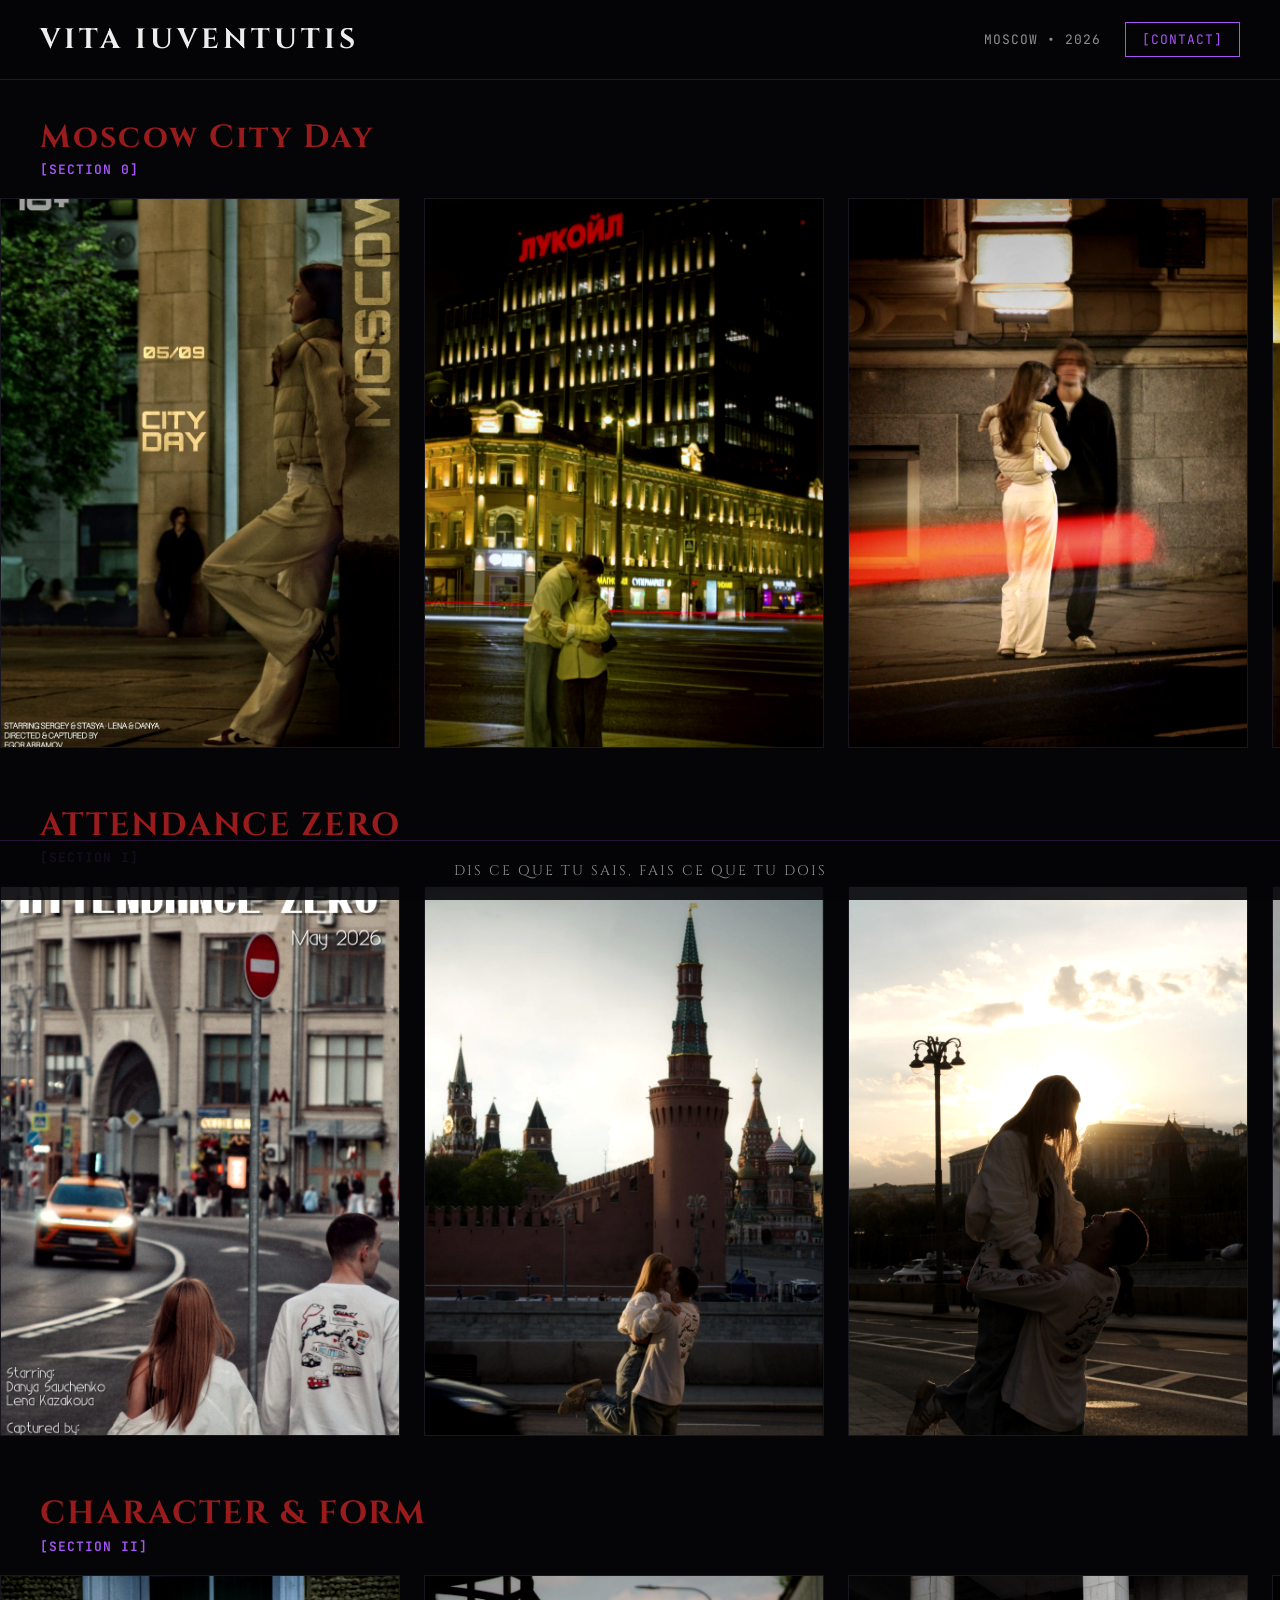
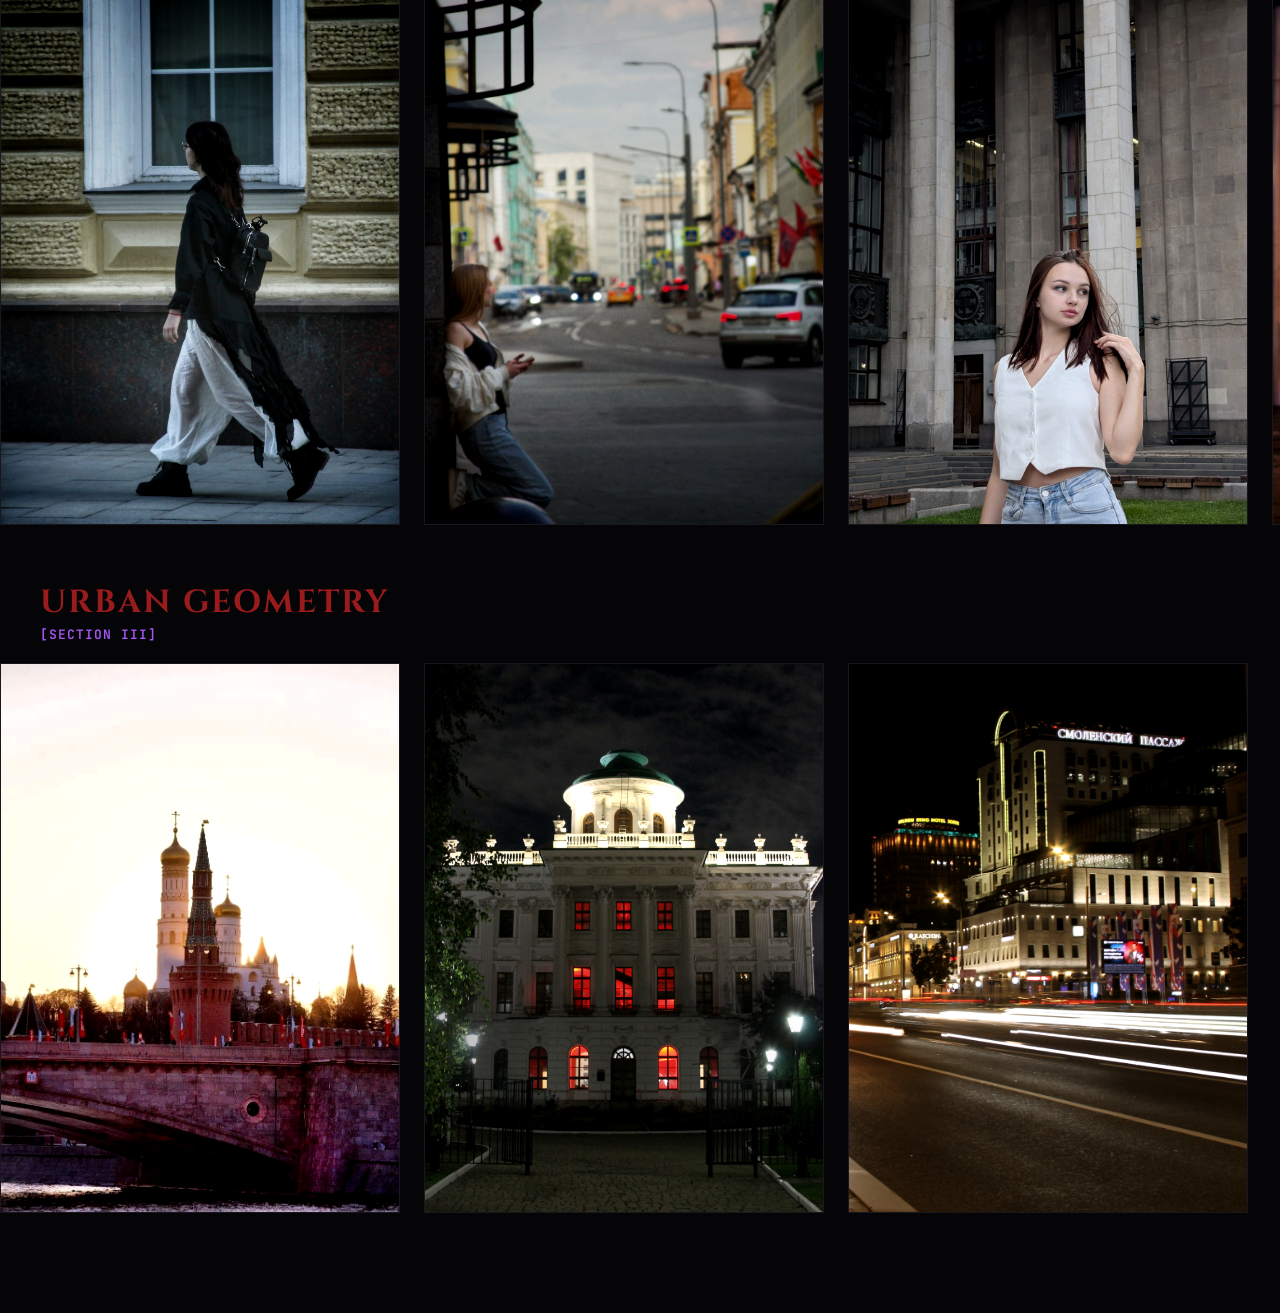
==== commit a13a1ff2: "Rename index1.html to index.html" ====
--- a/index.html
+++ b/index.html
@@ -16,7 +16,7 @@
             --bg-onyx: #050508;
             --card-violet: #0C0A12;
             --electric-purple: #991B1B; /* Темно-бордовый для заголовков */
-            --cyber-gold: #A855F7;       /* Ярко-фиолетовый для меток секций и акцентов */
+            --cyber-gold: #A855F7;       /* Ярко-фиолетовый для меток секций */
             --text-white: #EDEDED;
             
             /* Typography */
@@ -153,7 +153,7 @@
         .section-title {
             font-family: var(--font-brand);
             font-size: 32px;
-            color: var(--electric-purple); /* Темно-бордовый цвет */
+            color: var(--electric-purple);
             letter-spacing: 2px;
             line-height: 1.1;
         }
@@ -161,7 +161,7 @@
         .section-tag {
             font-family: var(--font-meta);
             font-size: 13px;
-            color: var(--cyber-gold); /* Ярко-фиолетовый цвет для SECTION N */
+            color: var(--cyber-gold);
             letter-spacing: 1px;
             font-weight: 600;
         }
@@ -182,6 +182,16 @@
         }
 
         /* Photo Cards */
+        .card, 
+        .photo-card, 
+        .photo-card img {
+            -webkit-tap-highlight-color: transparent;
+            -webkit-touch-callout: none;
+            -webkit-user-select: none;
+            user-select: none;
+            outline: none;
+        }
+
         .card {
             flex: 0 0 var(--card-width);
             height: var(--card-height);
@@ -263,6 +273,7 @@
             object-fit: contain;
             border: 1px solid rgba(168, 85, 247, 0.4);
             box-shadow: 0 20px 50px rgba(0,0,0,0.5);
+            -webkit-tap-highlight-color: transparent;
         }
 
         .close-btn {
@@ -276,6 +287,7 @@
             border: 1px solid rgba(255, 255, 255, 0.2);
             padding: 10px 20px;
             transition: all 0.3s ease;
+            -webkit-tap-highlight-color: transparent;
         }
 
         .close-btn:hover {
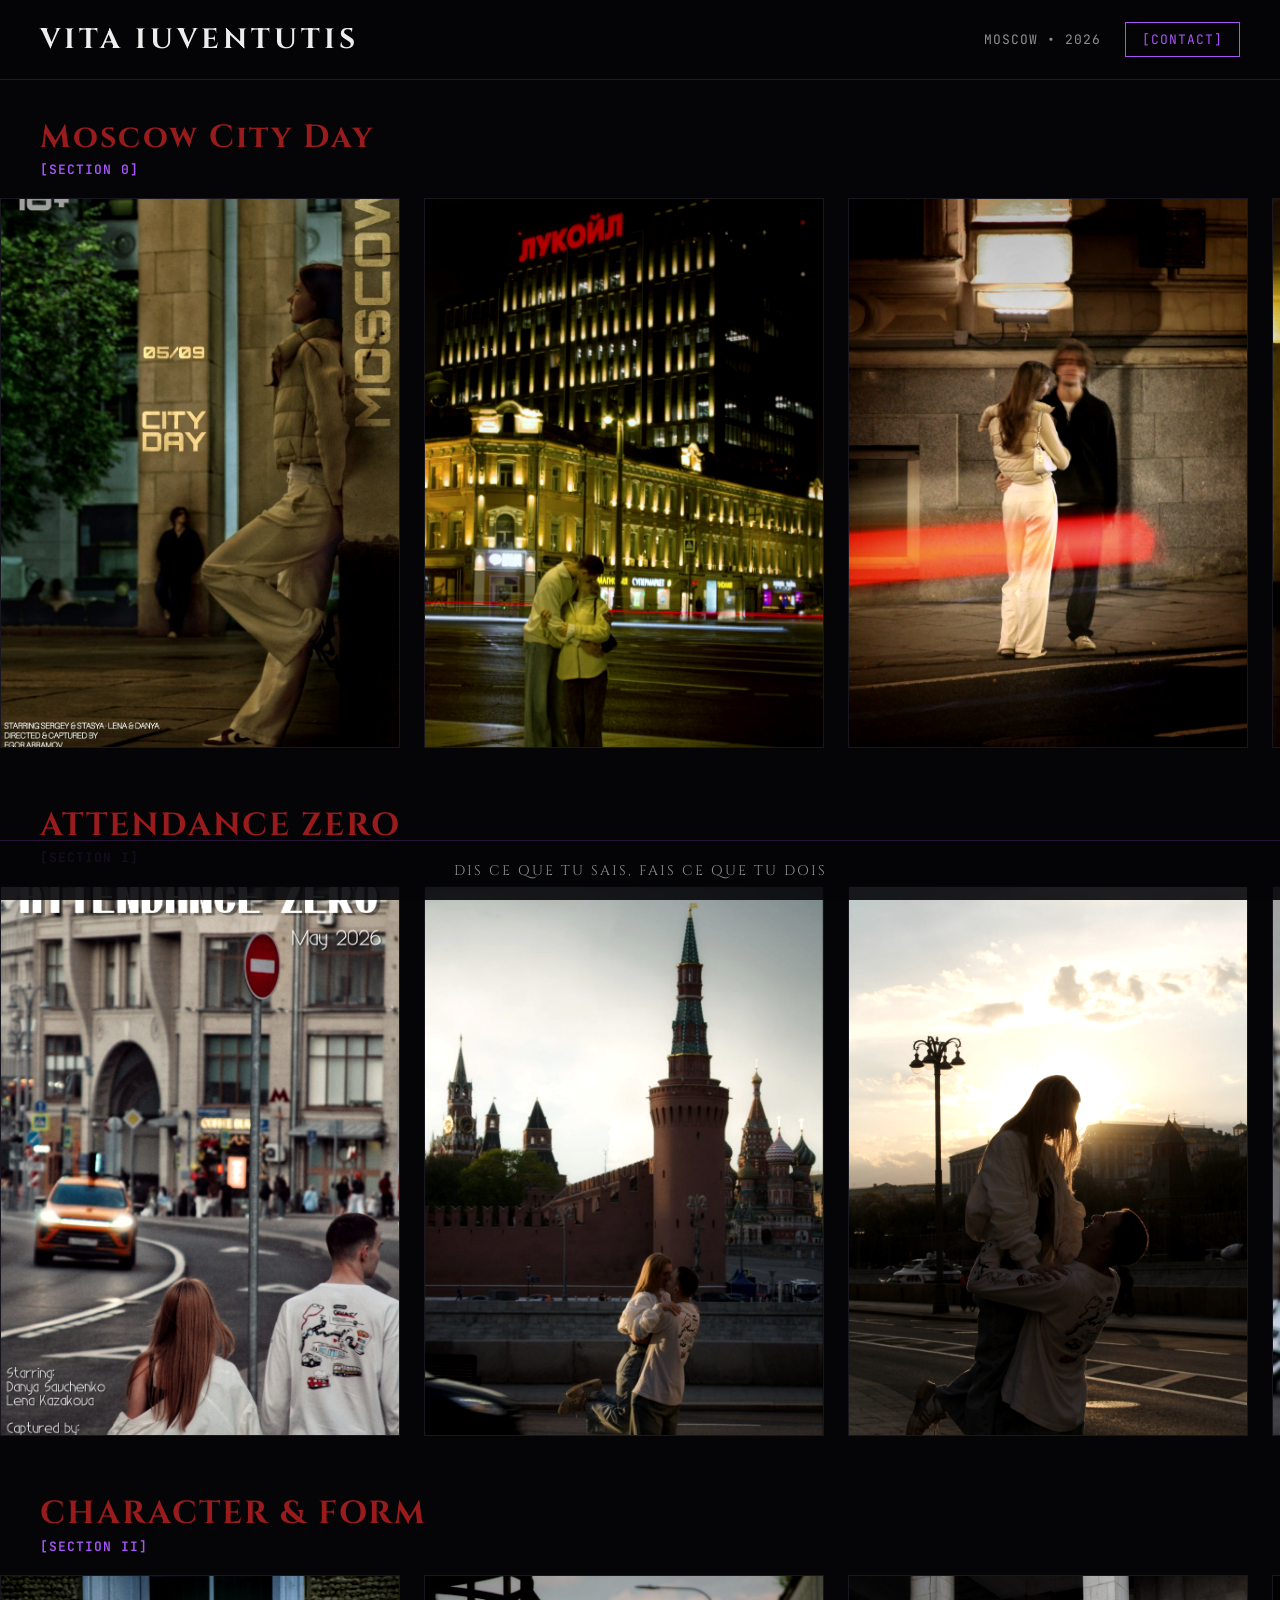
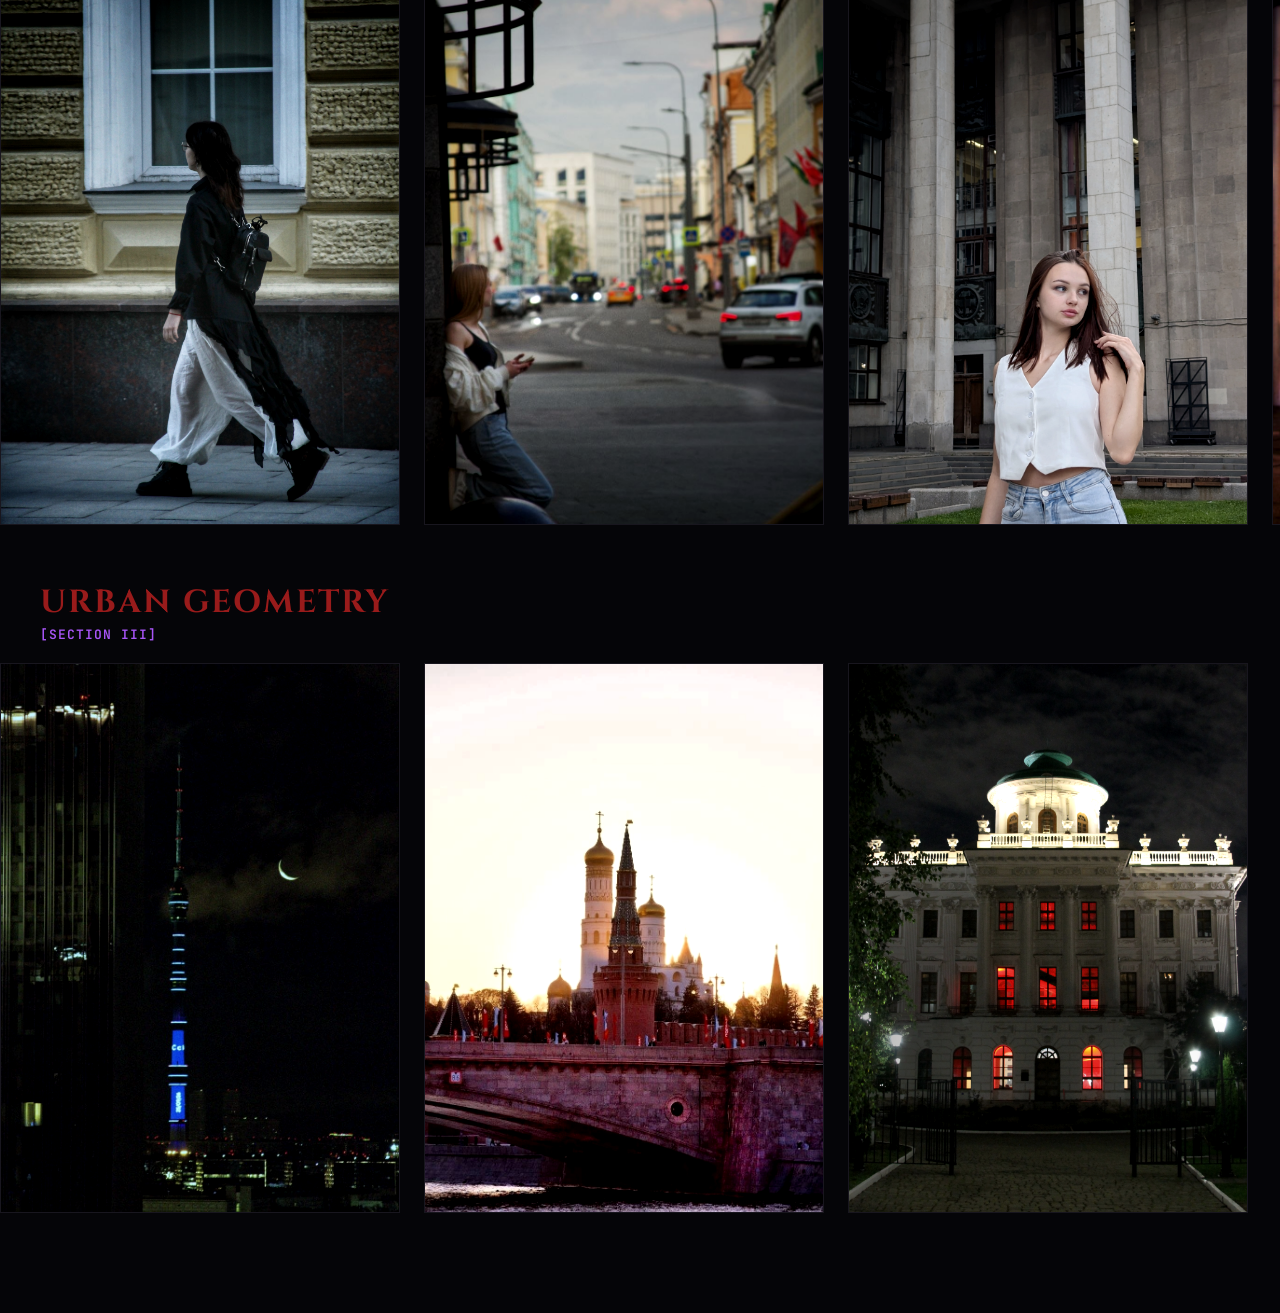
==== commit 77e050f0: "Update index.html" ====
--- a/index.html
+++ b/index.html
@@ -435,17 +435,17 @@
 
             <div class="horizontal-track">
                 <div class="card photo-card">
-                    <img src="photo-3-1.jpg" alt="Urban Geometry 01">
+                    <img src="photo-3-0.jpg" alt="Urban Geometry 01">
                     <div class="photo-meta">01 // PHOTO 3-1</div>
                 </div>
 
                 <div class="card photo-card">
-                    <img src="photo-3-2.jpg" alt="Urban Geometry 02">
+                    <img src="photo-3-1.jpg" alt="Urban Geometry 02">
                     <div class="photo-meta">02 // PHOTO 3-2</div>
                 </div>
 
                 <div class="card photo-card">
-                    <img src="photo-3-3.jpg" alt="Urban Geometry 03">
+                    <img src="photo-3-2.jpg" alt="Urban Geometry 03">
                     <div class="photo-meta">03 // PHOTO 3-3</div>
                 </div>
             </div>
